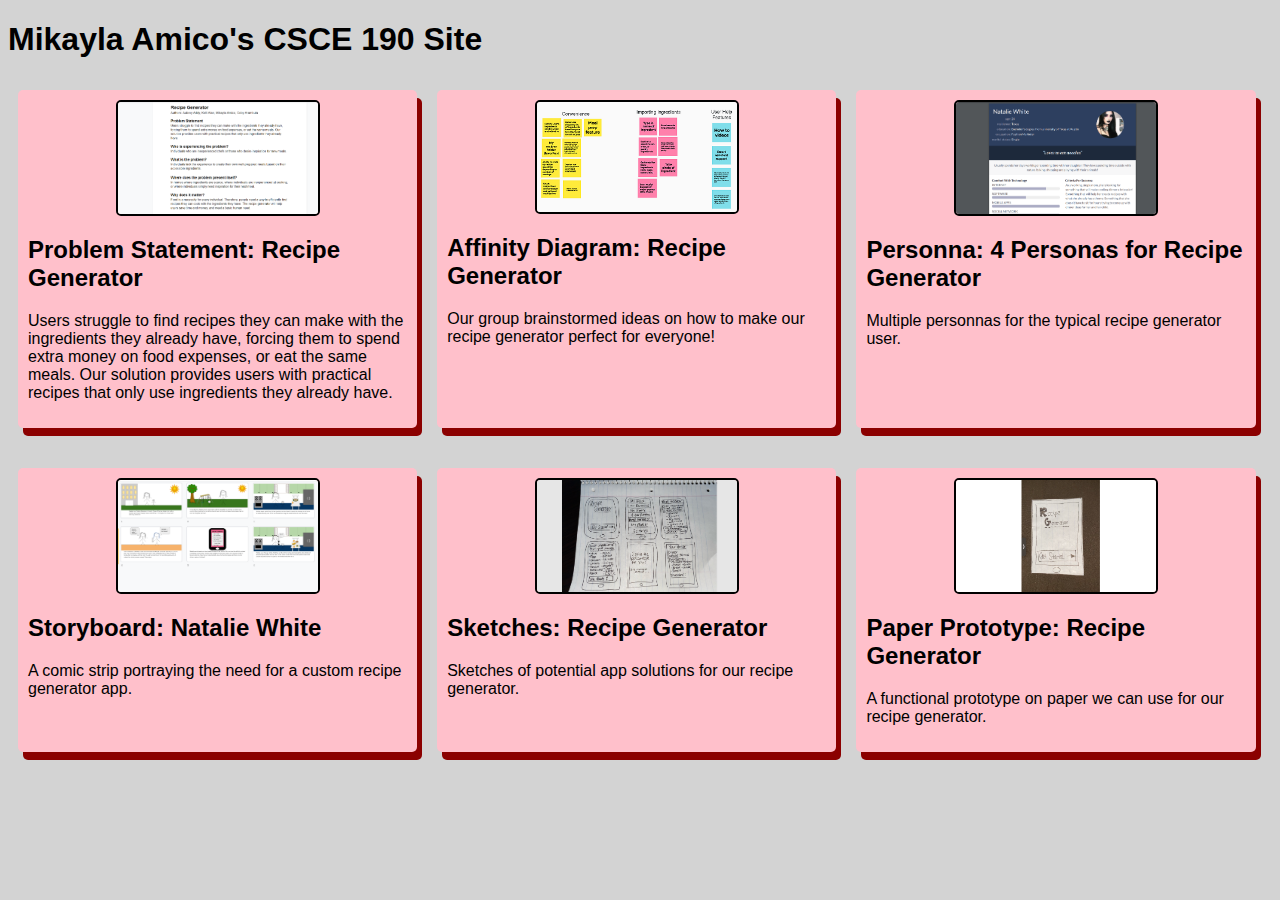
==== index.html @ b498f2aa "Add files via upload" ====
<!DOCTYPE html>
<html>
    <head>
        <title>CSCE 190: Mikayla Amico</title>
        <link rel="stylesheet" href="styles.css">
    </head>
    <body>
        <h1>    Mikayla Amico's CSCE 190 Site</h1>
        
        <div class="assignments">
            <!--Problem Statement Assignment-->
            <section class="assignment">
                <a href="Files/CSCE 190 Problem Statement.pdf"><img src="Images/ProblemStatement.png"></a>
                <section class="assignment-details">
                    <a href="Files/CSCE 190 Problem Statement.pdf"><h2>Problem Statement: Recipe Generator</h2></a>
                    <p>
                        Users struggle to find recipes they can make with the ingredients they already have, forcing them to spend extra money on food expenses, or eat the same meals. Our solution provides users with practical recipes that only use ingredients they already have.
                    </p>
                </section>
            </section>

            <!--Affinity Diagram Assignment-->
            <section class="assignment">
                <a href="Files/Affinity Diagram.pdf"><img src="Images/AffinityDiagram.png"></a>
                <section class="assignment-details">
                    <a href="Files/Affinity Diagram.pdf"><h2>Affinity Diagram: Recipe Generator</h2></a>
                    <p>
                    Our group brainstormed ideas on how to make our recipe generator perfect for everyone!
                    </p>
                </section>
            </section>

            <!--Personna Assignment-->
            <section class="assignment">
                <a href="Files/personna.pdf"><img src="Images/Personna.png"></a>
                <section class="assignment-details">
                    <a href="Files/personna.pdf"><h2>Personna: 4 Personas for Recipe Generator</h2></a>
                    <p>
                    Multiple personnas for the typical recipe generator user. 
                    </p>
                </section>
            </section>

            <!--Storyboard Assignment-->
            <section class="assignment">
                <a href="Files/Storyboard.pdf"><img src="Images/Storyboard.png"></a>
                <section class="assignment-details">
                    <a href="Files/Storyboard.pdf"><h2>Storyboard: Natalie White</h2></a>
                    <p>
                    A comic strip portraying the need for a custom recipe generator app.  
                    </p>
                </section>
            </section>

            <!--Sketches Assignment-->
            <section class="assignment">
                <a href="Files/sketches.pdf"><img src="Images/sketches.png"></a>
                <section class="assignment-details">
                    <a href="Files/sketches.pdf"><h2>Sketches: Recipe Generator</h2></a>
                    <p>
                    Sketches of potential app solutions for our recipe generator.  
                    </p>
                </section>
            </section>

            <!--Paper Prototype Assignment-->
            <section class="assignment">
                <a href="https://youtu.be/3qcp_StcoYY"><img src="Images/paperprototype.png"></a>
                <section class="assignment-details">
                    <a href="https://youtu.be/3qcp_StcoYY"><h2>Paper Prototype: Recipe Generator</h2></a>
                    <p>
                    A functional prototype on paper we can use for our recipe generator.  
                    </p>
                </section>
            </section>
        </div>
    </body>
</html>
---- styles.css ----
body {
    background: lightgray;
    font-family:Arial, Helvetica, sans-serif;
}

.assignments {
    display:flex;
    flex-wrap:wrap;
}

.assignment {
    width:30%;
    padding:10px;
    margin:10px;
    margin-bottom: 30px;
    background: pink;
    border-radius:5px;
    box-shadow: 5px 8px darkred;
}

.assignment img {
    width:200px;
    border: 2px solid black;
    margin-right: 20px;
    border-radius:5px;
    display:block;
    margin:auto;
}

}

h1 {
    color:#242121;
    text-align:center;
    margin-right:100px;
}

a {
    text-decoration:none;
    color: black;
}

.assignment a:hover {
    color: white;
}
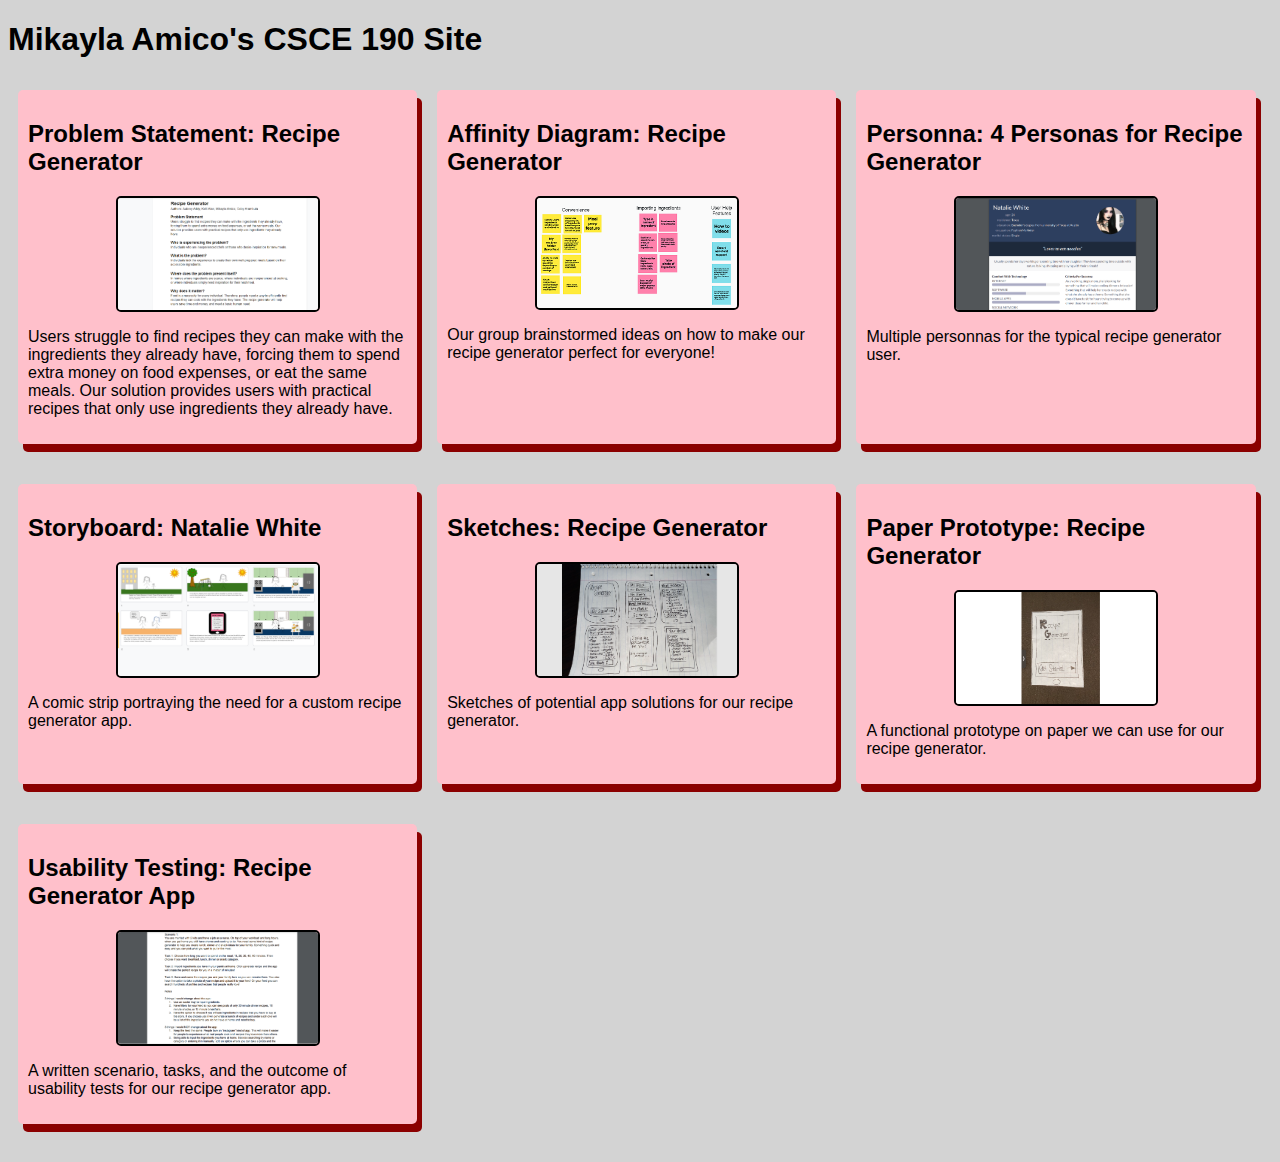
==== commit 46a3c38c: "Add files via upload" ====
--- a/index.html
+++ b/index.html
@@ -10,9 +10,9 @@
         <div class="assignments">
             <!--Problem Statement Assignment-->
             <section class="assignment">
+                <a href="Files/CSCE 190 Problem Statement.pdf"><h2>Problem Statement: Recipe Generator</h2></a>
                 <a href="Files/CSCE 190 Problem Statement.pdf"><img src="Images/ProblemStatement.png"></a>
                 <section class="assignment-details">
-                    <a href="Files/CSCE 190 Problem Statement.pdf"><h2>Problem Statement: Recipe Generator</h2></a>
                     <p>
                         Users struggle to find recipes they can make with the ingredients they already have, forcing them to spend extra money on food expenses, or eat the same meals. Our solution provides users with practical recipes that only use ingredients they already have.
                     </p>
@@ -21,9 +21,9 @@
 
             <!--Affinity Diagram Assignment-->
             <section class="assignment">
+                <a href="Files/Affinity Diagram.pdf"><h2>Affinity Diagram: Recipe Generator</h2></a>
                 <a href="Files/Affinity Diagram.pdf"><img src="Images/AffinityDiagram.png"></a>
                 <section class="assignment-details">
-                    <a href="Files/Affinity Diagram.pdf"><h2>Affinity Diagram: Recipe Generator</h2></a>
                     <p>
                     Our group brainstormed ideas on how to make our recipe generator perfect for everyone!
                     </p>
@@ -32,9 +32,9 @@
 
             <!--Personna Assignment-->
             <section class="assignment">
+                <a href="Files/personna.pdf"><h2>Personna: 4 Personas for Recipe Generator</h2></a>
                 <a href="Files/personna.pdf"><img src="Images/Personna.png"></a>
                 <section class="assignment-details">
-                    <a href="Files/personna.pdf"><h2>Personna: 4 Personas for Recipe Generator</h2></a>
                     <p>
                     Multiple personnas for the typical recipe generator user. 
                     </p>
@@ -43,9 +43,9 @@
 
             <!--Storyboard Assignment-->
             <section class="assignment">
+                <a href="Files/Storyboard.pdf"><h2>Storyboard: Natalie White</h2></a>
                 <a href="Files/Storyboard.pdf"><img src="Images/Storyboard.png"></a>
                 <section class="assignment-details">
-                    <a href="Files/Storyboard.pdf"><h2>Storyboard: Natalie White</h2></a>
                     <p>
                     A comic strip portraying the need for a custom recipe generator app.  
                     </p>
@@ -54,9 +54,9 @@
 
             <!--Sketches Assignment-->
             <section class="assignment">
+                <a href="Files/sketches.pdf"><h2>Sketches: Recipe Generator</h2></a>
                 <a href="Files/sketches.pdf"><img src="Images/sketches.png"></a>
                 <section class="assignment-details">
-                    <a href="Files/sketches.pdf"><h2>Sketches: Recipe Generator</h2></a>
                     <p>
                     Sketches of potential app solutions for our recipe generator.  
                     </p>
@@ -65,11 +65,22 @@
 
             <!--Paper Prototype Assignment-->
             <section class="assignment">
+                <a href="https://youtu.be/3qcp_StcoYY"><h2>Paper Prototype: Recipe Generator</h2></a>
                 <a href="https://youtu.be/3qcp_StcoYY"><img src="Images/paperprototype.png"></a>
                 <section class="assignment-details">
-                    <a href="https://youtu.be/3qcp_StcoYY"><h2>Paper Prototype: Recipe Generator</h2></a>
                     <p>
                     A functional prototype on paper we can use for our recipe generator.  
+                    </p>
+                </section>
+            </section>
+
+             <!--Usability Testing Script Assignment-->
+             <section class="assignment">
+                <a href="Files/usability.pdf"><h2>Usability Testing: Recipe Generator App </h2></a>
+                <a href="Files/usability.pdf"><img src="Images/usability.png"></a>
+                <section class="assignment-details">
+                    <p>
+                        A written scenario, tasks, and the outcome of usability tests for our recipe generator app.
                     </p>
                 </section>
             </section>
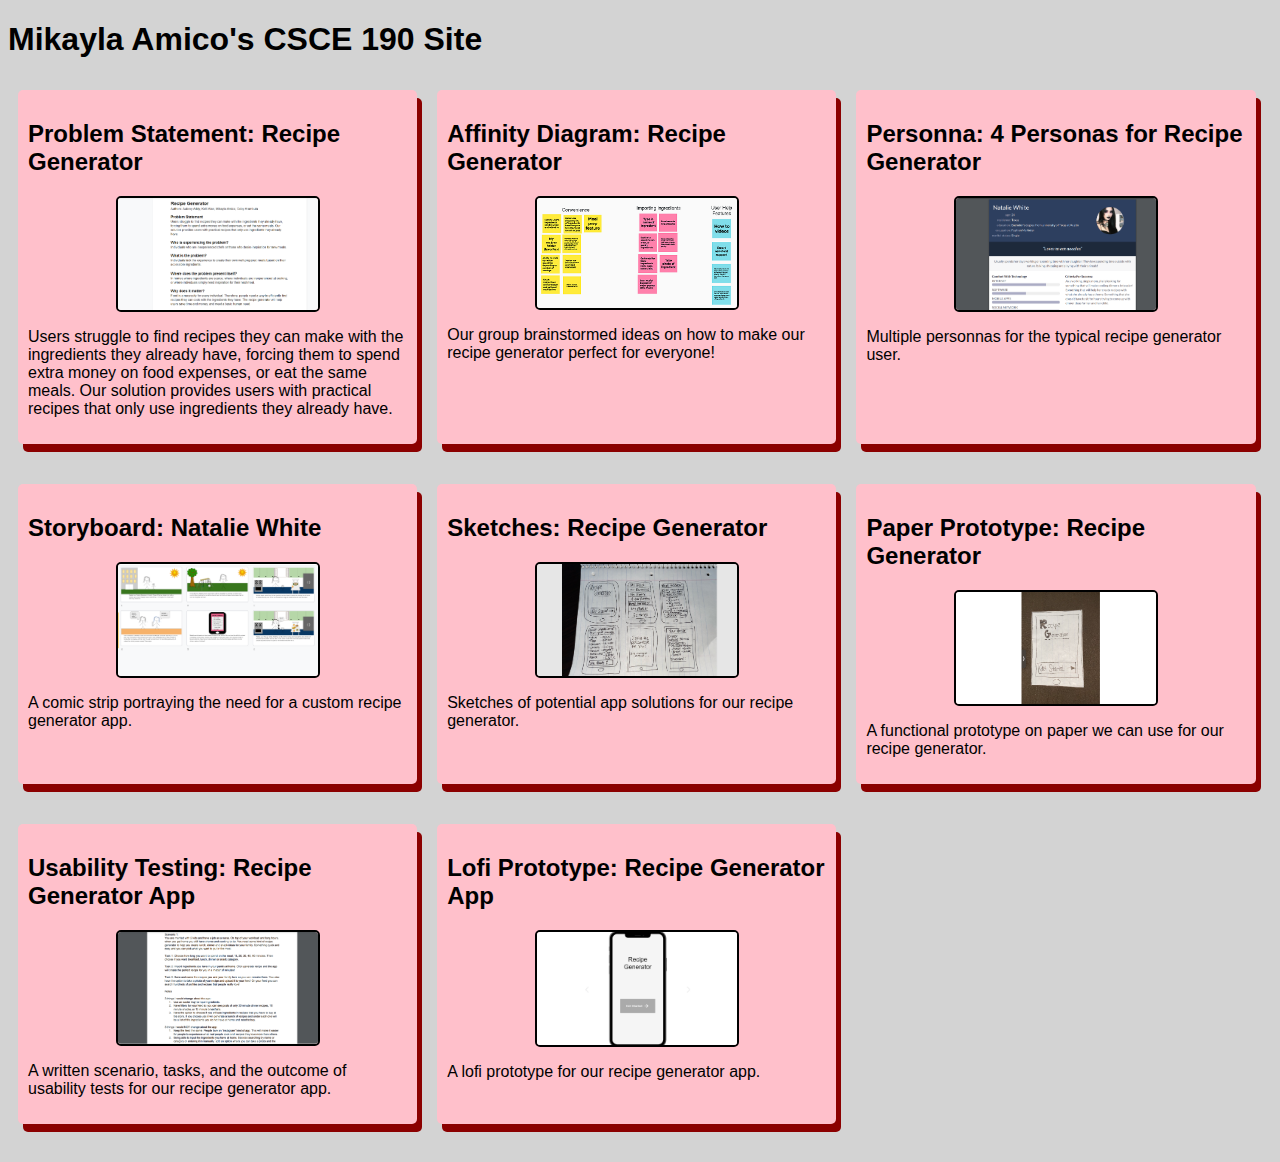
==== commit 7554455e: "Add files via upload" ====
--- a/index.html
+++ b/index.html
@@ -84,6 +84,17 @@
                     </p>
                 </section>
             </section>
+
+            <!--Lofi Prototype Assignment-->
+            <section class="assignment">
+                <a href="Files/lofi prototype/index (2).html"><h2>Lofi Prototype: Recipe Generator App </h2></a>
+                <a href="Files/lofi prototype/index (2).html"><img src="Images/lofi.png"></a>
+                <section class="assignment-details">
+                    <p>
+                        A lofi prototype for our recipe generator app.
+                    </p>
+                </section>
+            </section>
         </div>
     </body>
 </html>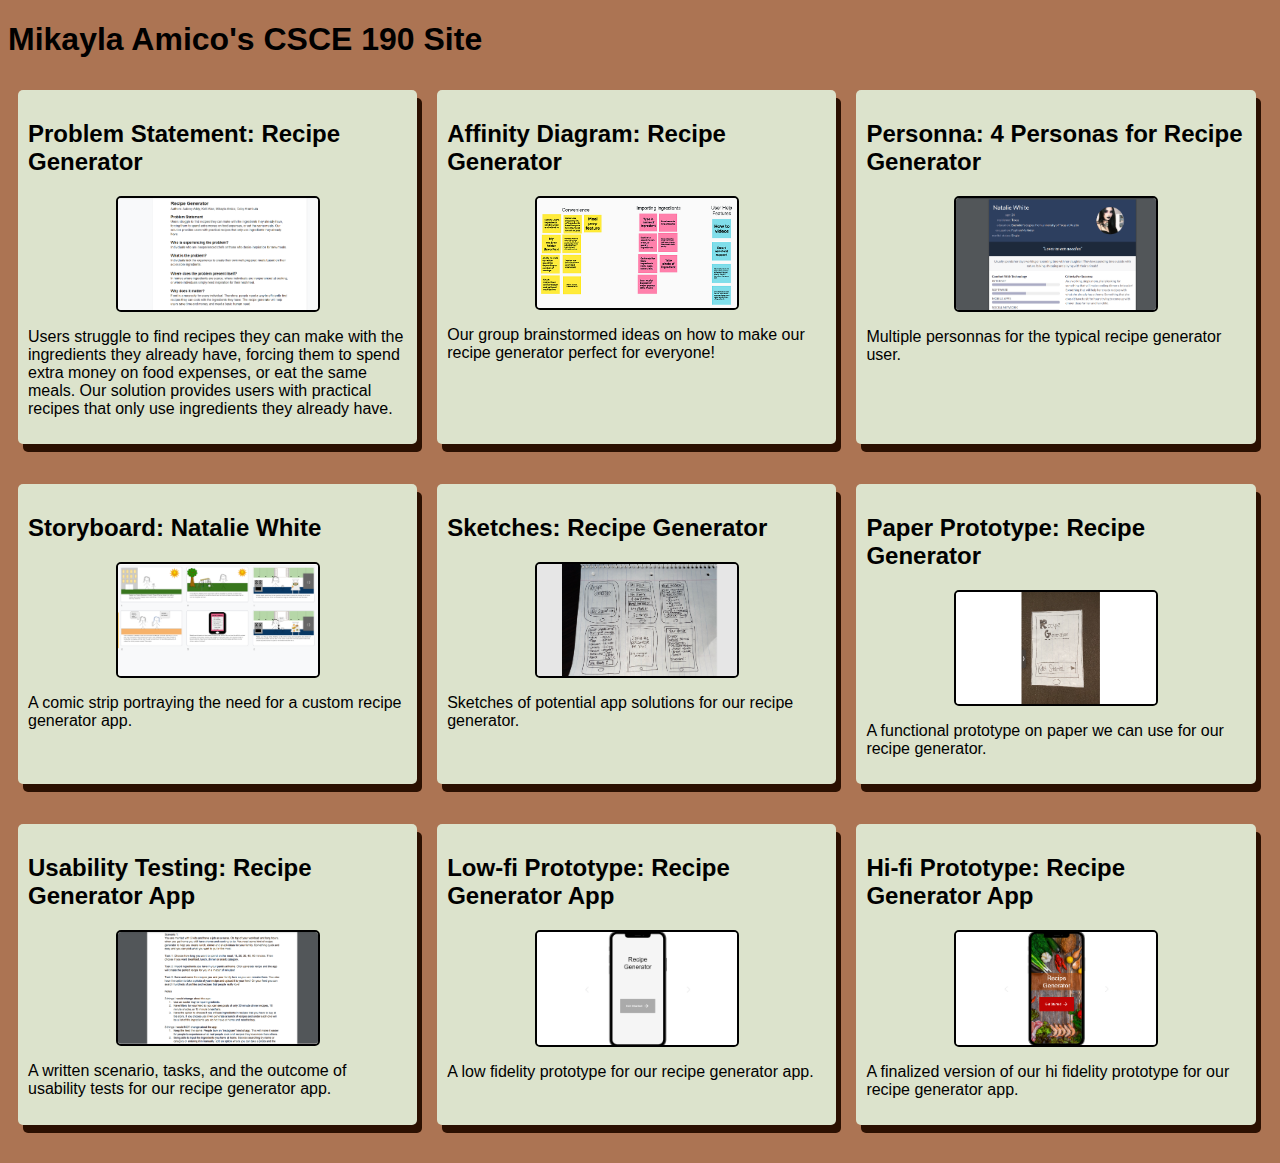
==== commit 6d9a6552: "Add files via upload" ====
--- a/index.html
+++ b/index.html
@@ -5,7 +5,7 @@
         <link rel="stylesheet" href="styles.css">
     </head>
     <body>
-        <h1>    Mikayla Amico's CSCE 190 Site</h1>
+        <h1>Mikayla Amico's CSCE 190 Site</h1>
         
         <div class="assignments">
             <!--Problem Statement Assignment-->
@@ -85,13 +85,24 @@
                 </section>
             </section>
 
-            <!--Lofi Prototype Assignment-->
+            <!--Low-fi Prototype Assignment-->
             <section class="assignment">
-                <a href="Files/lofi prototype/index (2).html"><h2>Lofi Prototype: Recipe Generator App </h2></a>
+                <a href="Files/lofi prototype/index (2).html"><h2>Low-fi Prototype: Recipe Generator App </h2></a>
                 <a href="Files/lofi prototype/index (2).html"><img src="Images/lofi.png"></a>
                 <section class="assignment-details">
                     <p>
-                        A lofi prototype for our recipe generator app.
+                        A low fidelity prototype for our recipe generator app.
+                    </p>
+                </section>
+            </section>
+
+            <!--Hi-fi Prototype Assignment-->
+             <section class="assignment">
+                <a href="Files/hi-fi prototype/index (2).html"><h2>Hi-fi Prototype: Recipe Generator App </h2></a>
+                <a href="Files/hi-fi prototype/index (2).html"><img src="Images/hifi.png"></a>
+                <section class="assignment-details">
+                    <p>
+                        A finalized version of our hi fidelity prototype for our recipe generator app.
                     </p>
                 </section>
             </section>
--- a/styles.css
+++ b/styles.css
@@ -1,5 +1,5 @@
 body {
-    background: lightgray;
+    background: #ac7453;
     font-family:Arial, Helvetica, sans-serif;
 }
 
@@ -13,9 +13,9 @@
     padding:10px;
     margin:10px;
     margin-bottom: 30px;
-    background: pink;
+    background: #dce3cc;
     border-radius:5px;
-    box-shadow: 5px 8px darkred;
+    box-shadow: 5px 8px #2b1001;
 }
 
 .assignment img {
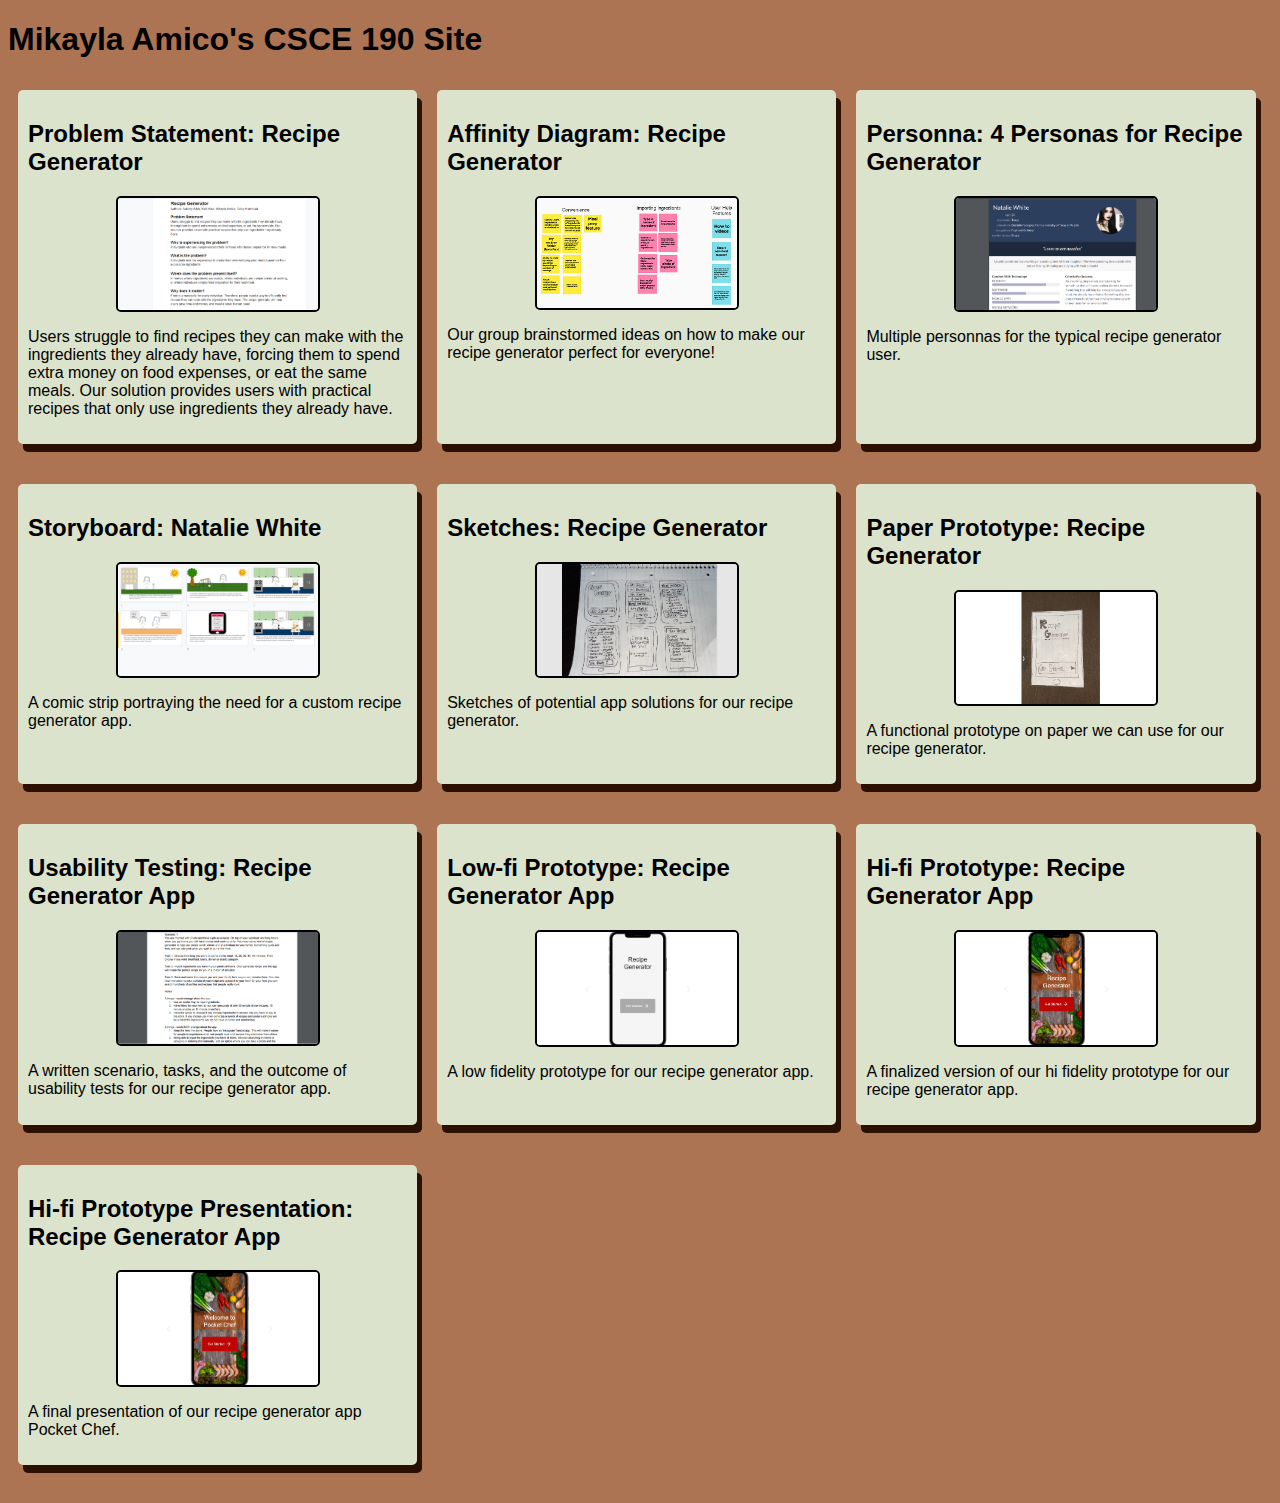
==== commit e4d67167: "Add files via upload" ====
--- a/index.html
+++ b/index.html
@@ -106,6 +106,17 @@
                     </p>
                 </section>
             </section>
+
+             <!--Hi-fi Prototype Presentation-->
+             <section class="assignment">
+                <a href="https://youtu.be/5PlDHhVPP2Y"><h2>Hi-fi Prototype Presentation: Recipe Generator App </h2></a>
+                <a href="https://youtu.be/5PlDHhVPP2Y"><img src="Images/finalpresentation.png"></a>
+                <section class="assignment-details">
+                    <p>
+                        A final presentation of our recipe generator app Pocket Chef.
+                    </p>
+                </section>
+            </section>
         </div>
     </body>
 </html>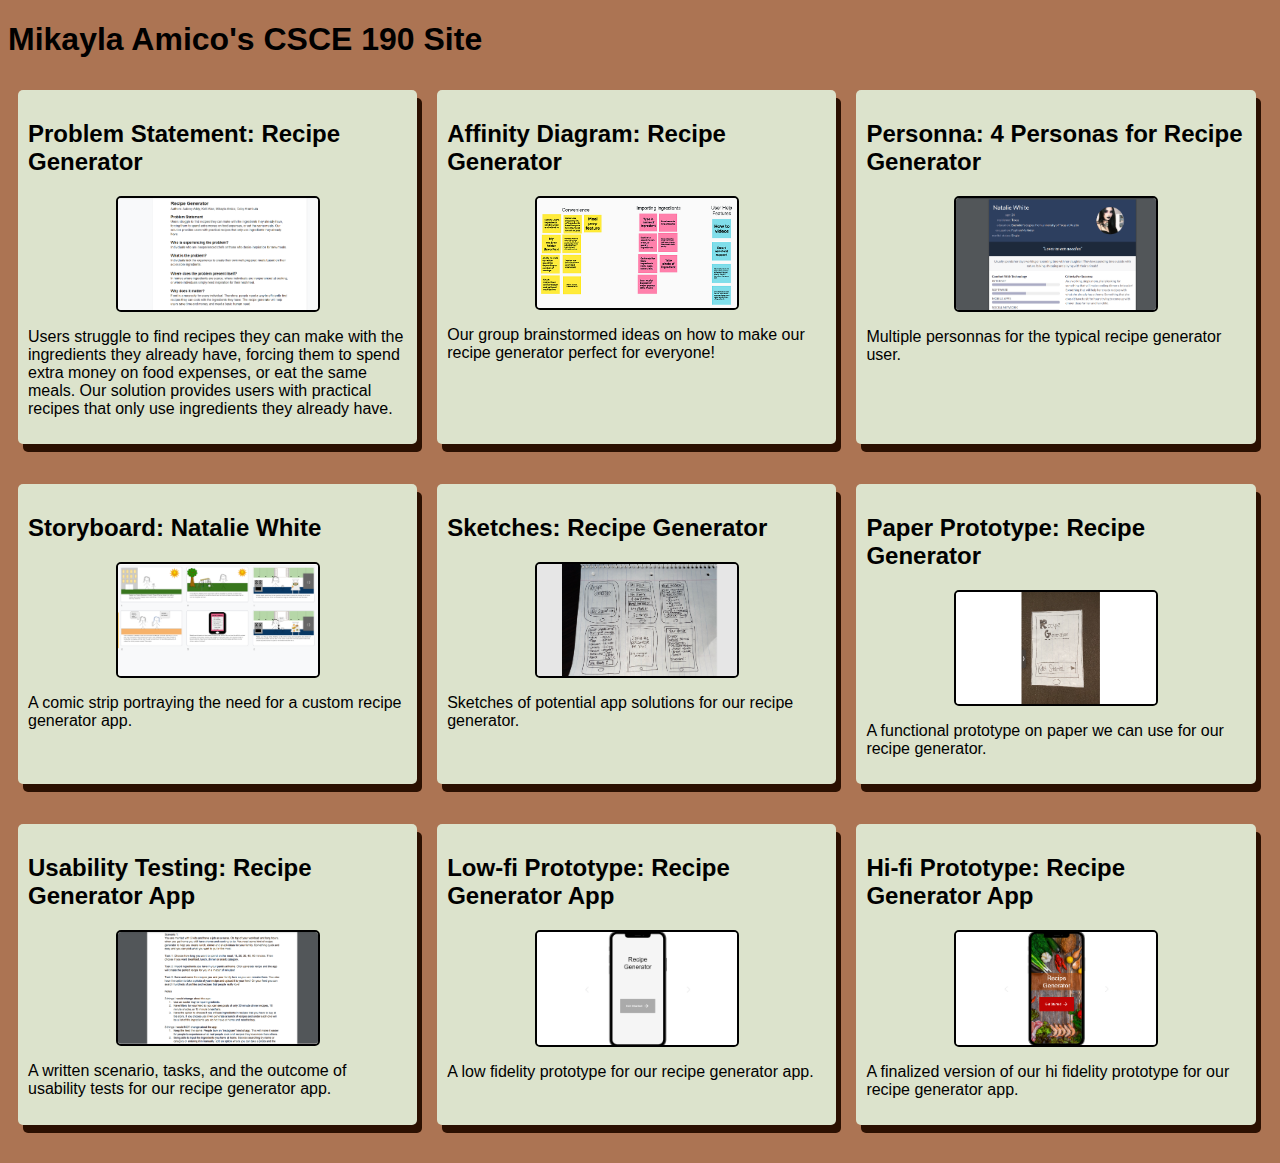
==== commit 93b84519: "Add files via upload" ====
--- a/index.html
+++ b/index.html
@@ -87,8 +87,8 @@
 
             <!--Low-fi Prototype Assignment-->
             <section class="assignment">
-                <a href="Files/lofi prototype/index (2).html"><h2>Low-fi Prototype: Recipe Generator App </h2></a>
-                <a href="Files/lofi prototype/index (2).html"><img src="Images/lofi.png"></a>
+                <a href="Files/lofi prototype/frame.html"><h2>Low-fi Prototype: Recipe Generator App </h2></a>
+                <a href="Files/lofi prototype/frame.html"><img src="Images/lofi.png"></a>
                 <section class="assignment-details">
                     <p>
                         A low fidelity prototype for our recipe generator app.
@@ -98,8 +98,8 @@
 
             <!--Hi-fi Prototype Assignment-->
              <section class="assignment">
-                <a href="Files/hi-fi prototype/index (2).html"><h2>Hi-fi Prototype: Recipe Generator App </h2></a>
-                <a href="Files/hi-fi prototype/index (2).html"><img src="Images/hifi.png"></a>
+                <a href="Files/hi-fi prototype/frame.html"><h2>Hi-fi Prototype: Recipe Generator App </h2></a>
+                <a href="Files/hi-fi prototype/frame.html"><img src="Images/hifi.png"></a>
                 <section class="assignment-details">
                     <p>
                         A finalized version of our hi fidelity prototype for our recipe generator app.
@@ -107,16 +107,6 @@
                 </section>
             </section>
 
-             <!--Hi-fi Prototype Presentation-->
-             <section class="assignment">
-                <a href="https://youtu.be/5PlDHhVPP2Y"><h2>Hi-fi Prototype Presentation: Recipe Generator App </h2></a>
-                <a href="https://youtu.be/5PlDHhVPP2Y"><img src="Images/finalpresentation.png"></a>
-                <section class="assignment-details">
-                    <p>
-                        A final presentation of our recipe generator app Pocket Chef.
-                    </p>
-                </section>
-            </section>
         </div>
     </body>
 </html>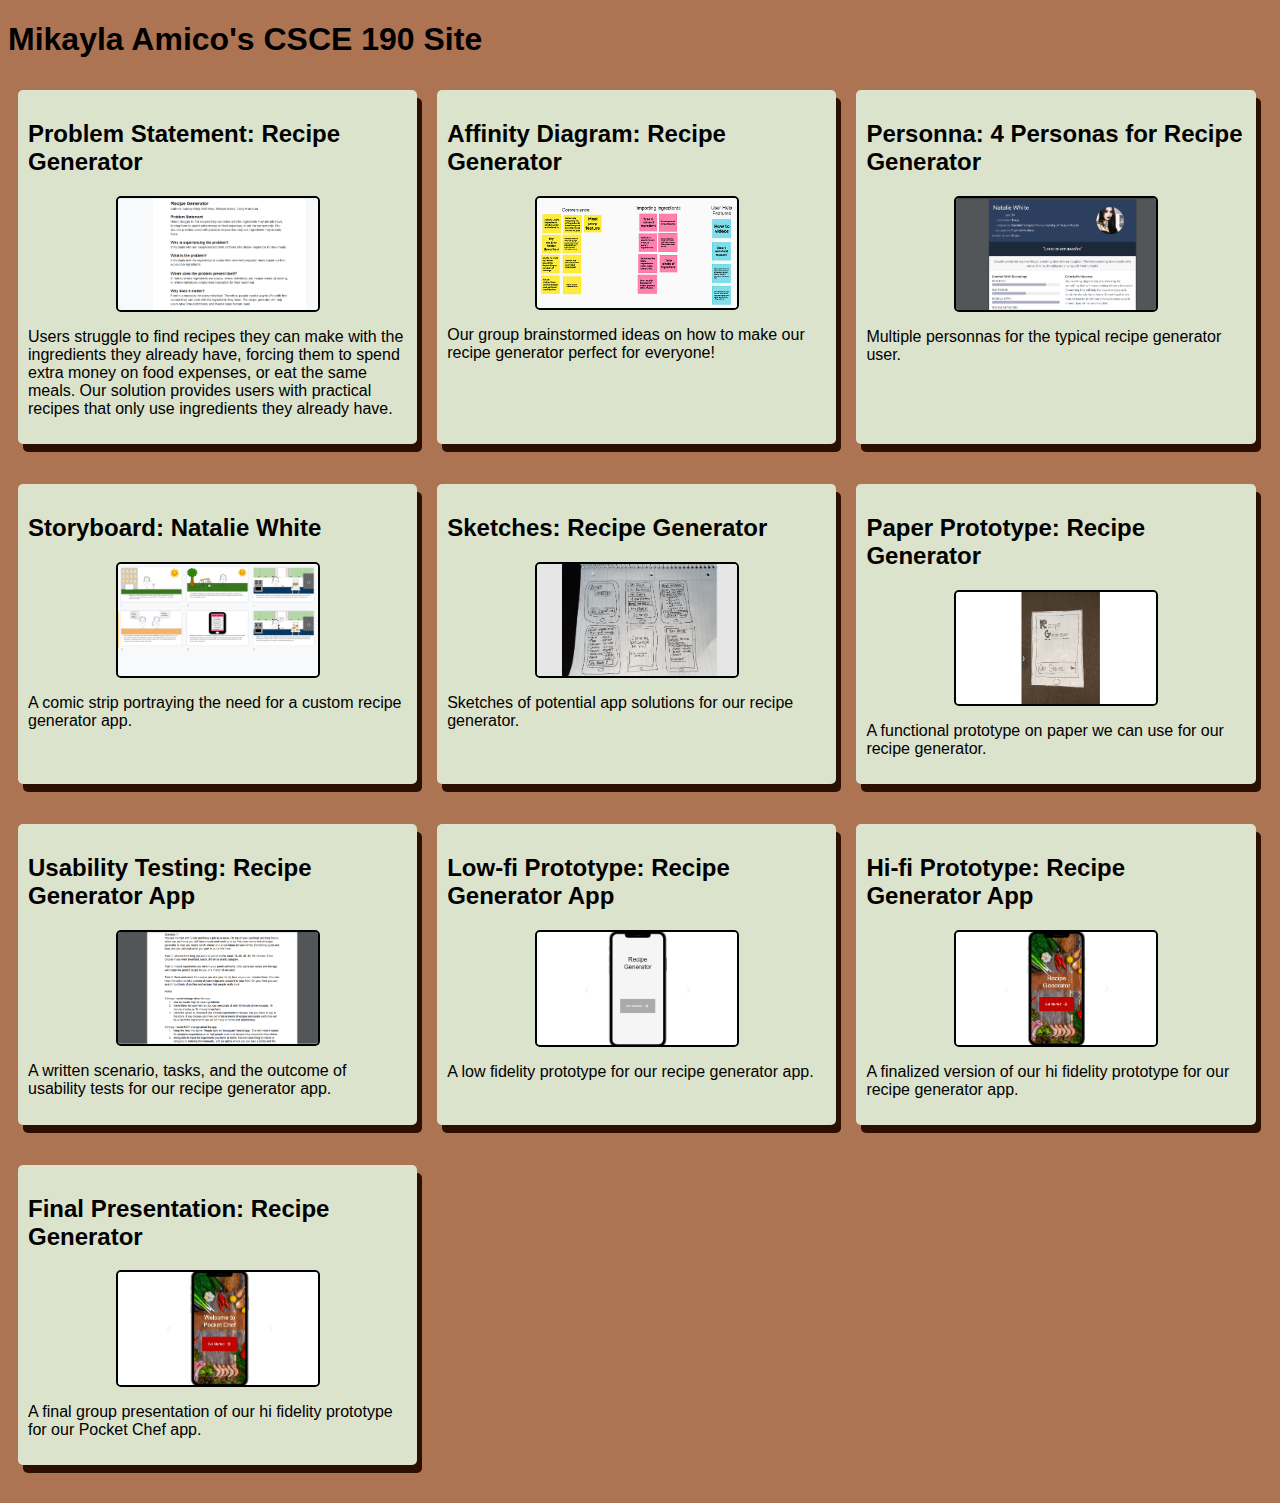
==== commit 84ed32cb: "Add files via upload" ====
--- a/index.html
+++ b/index.html
@@ -107,6 +107,17 @@
                 </section>
             </section>
 
+            <!--Hi-fi Prototype Presentation Assignment-->
+            <section class="assignment">
+                <a href="https://youtu.be/Nwj4r5IUeYY"><h2>Final Presentation: Recipe Generator </h2></a>
+                <a href="https://youtu.be/Nwj4r5IUeYY"><img src="Images/finalpresentation.png"></a>
+                <section class="assignment-details">
+                    <p>
+                        A final group presentation of our hi fidelity prototype for our Pocket Chef app.
+                    </p>
+                </section>
+            </section>
+
         </div>
     </body>
 </html>